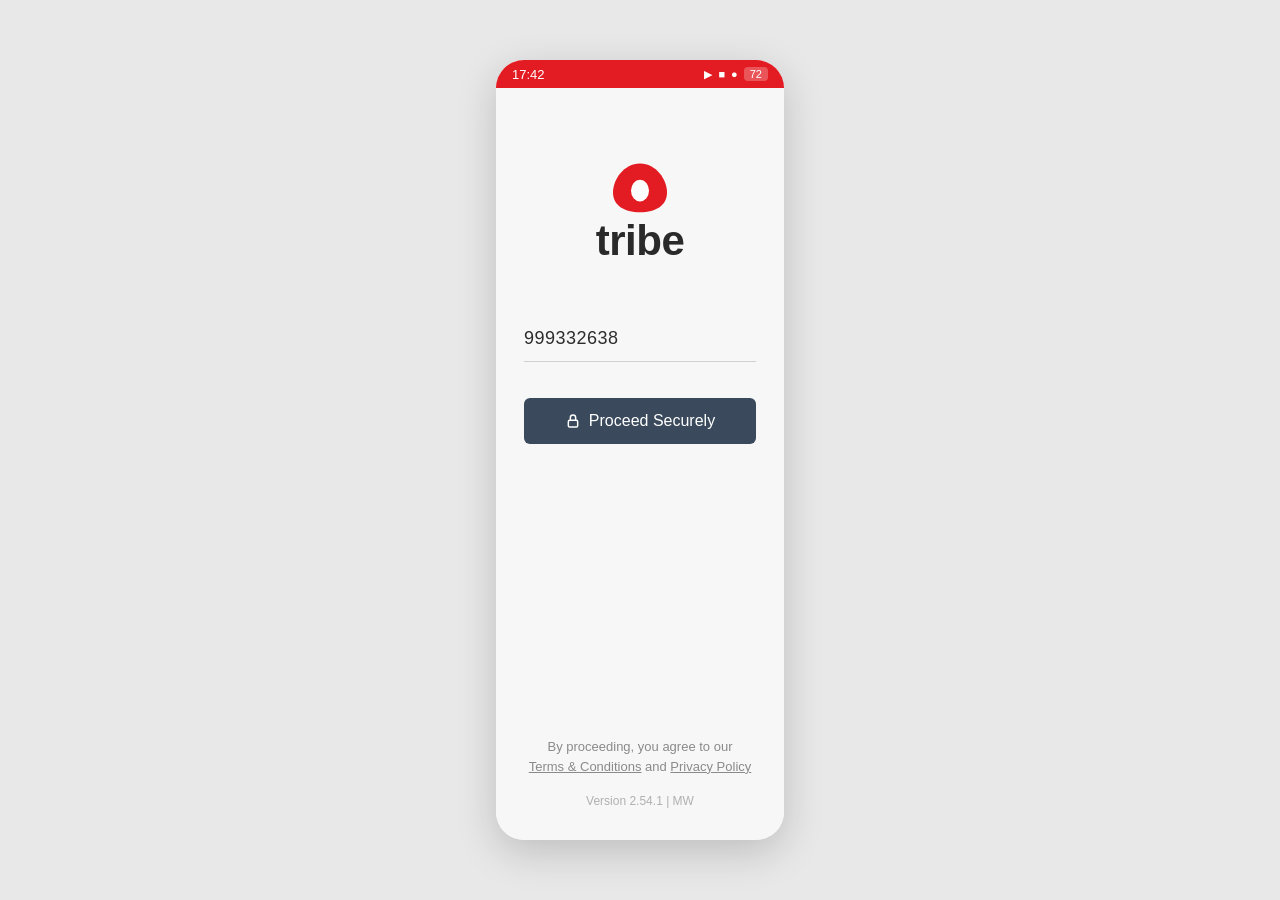
==== index.html @ 7c017f9a "Rename screen1-phone.html to index.html" ====
<!DOCTYPE html>
<html lang="en">
<head>
  <meta charset="UTF-8" />
  <meta name="viewport" content="width=device-width, initial-scale=1.0, maximum-scale=1.0, user-scalable=no" />
  <title>Tribe – Phone Number</title>
  <link rel="stylesheet" href="styles.css" />
</head>
<body>
  <div class="phone-frame">
    <!-- Status bar simulation -->
    <div class="status-bar">
      <span class="time">17:42</span>
      <div class="status-icons">
        <span class="icon">▶</span>
        <span class="icon">■</span>
        <span class="icon">●</span>
        <span class="battery">72</span>
      </div>
    </div>

    <main class="screen">
      <!-- Logo -->
      <div class="logo-area">
        <div class="logo-icon">
          <svg viewBox="0 0 80 60" width="72" height="54">
            <!-- Red teardrop / flame shape matching the Tribe logo -->
            <path d="M40 4 C22 4 10 22 10 36 C10 50 22 58 40 58 C58 58 70 50 70 36 C70 22 58 4 40 4 Z" fill="#E31C23"/>
            <path d="M40 14 C30 14 24 24 24 34 C24 44 30 50 40 50 C50 50 56 44 56 34 C56 24 50 14 40 14 Z" fill="#E31C23"/>
            <ellipse cx="40" cy="34" rx="10" ry="12" fill="#fff"/>
          </svg>
        </div>
        <h1 class="brand">tribe</h1>
      </div>

      <!-- Phone number field -->
      <div class="form-area">
        <div class="input-group">
          <input
            type="tel"
            class="phone-input"
            value="999332638"
            readonly
            aria-label="Phone number"
          />
          <div class="underline"></div>
        </div>

        <button class="btn-primary" type="button">
          <span class="lock-icon">
            <svg width="16" height="16" viewBox="0 0 24 24" fill="none" stroke="currentColor" stroke-width="2.2">
              <rect x="5" y="11" width="14" height="10" rx="2"/>
              <path d="M8 11V7a4 4 0 0 1 8 0v4"/>
            </svg>
          </span>
          Proceed Securely
        </button>
      </div>

      <!-- Footer -->
      <footer class="footer">
        <p class="legal">
          By proceeding, you agree to our<br />
          <a href="#">Terms &amp; Conditions</a> and <a href="#">Privacy Policy</a>
        </p>
        <p class="version">Version 2.54.1 | MW</p>
      </footer>
    </main>
  </div>
</body>
</html>
---- styles.css ----
/* ============================================================
   Tribe Login Screens – Shared Styles
   Matches the mobile UI from the provided screenshots
   ============================================================ */

*,
*::before,
*::after {
  box-sizing: border-box;
  margin: 0;
  padding: 0;
}

:root {
  --tribe-red: #E31C23;
  --text-dark: #2c2c2c;
  --text-muted: #8a8a8a;
  --btn-bg: #3a4a5c;
  --btn-disabled: #b0b8c0;
  --underline: #d0d0d0;
  --bg: #f7f7f7;
  --white: #ffffff;
}

html, body {
  height: 100%;
  font-family: -apple-system, BlinkMacSystemFont, "Segoe UI", Roboto, "Helvetica Neue", Arial, sans-serif;
  background: #e8e8e8;
  display: flex;
  justify-content: center;
  align-items: center;
  -webkit-font-smoothing: antialiased;
}

/* ---------- Phone frame (optional visual wrapper) ---------- */
.phone-frame {
  width: 100%;
  max-width: 390px;
  min-height: 780px;
  background: var(--bg);
  border-radius: 28px;
  overflow: hidden;
  box-shadow: 0 12px 40px rgba(0, 0, 0, 0.18);
  position: relative;
  display: flex;
  flex-direction: column;
}

/* ---------- Status bar ---------- */
.status-bar {
  height: 28px;
  background: var(--tribe-red);
  color: white;
  display: flex;
  align-items: center;
  justify-content: space-between;
  padding: 0 16px;
  font-size: 13px;
  font-weight: 500;
}

.status-bar.dark {
  background: var(--tribe-red);
}

.status-icons {
  display: flex;
  align-items: center;
  gap: 6px;
  font-size: 11px;
}

.battery {
  background: rgba(255,255,255,0.25);
  padding: 1px 6px;
  border-radius: 4px;
  font-size: 11px;
}

/* ---------- Main screen ---------- */
.screen {
  flex: 1;
  display: flex;
  flex-direction: column;
  padding: 0 28px 32px;
  background: var(--bg);
}

/* ---------- Logo ---------- */
.logo-area {
  margin-top: 72px;
  margin-bottom: 56px;
  text-align: center;
}

.logo-icon {
  display: flex;
  justify-content: center;
  margin-bottom: 6px;
}

.brand {
  font-size: 42px;
  font-weight: 700;
  color: #2a2a2a;
  letter-spacing: -0.5px;
  line-height: 1;
}

/* ---------- Form area ---------- */
.form-area {
  flex: 1;
  display: flex;
  flex-direction: column;
}

.input-group {
  position: relative;
  margin-bottom: 8px;
}

/* Phone number input */
.phone-input {
  width: 100%;
  border: none;
  background: transparent;
  font-size: 18px;
  color: var(--text-dark);
  padding: 10px 0 12px;
  outline: none;
  letter-spacing: 0.5px;
}

/* Password group */
.password-group {
  margin-bottom: 4px;
}

.floating-label {
  display: block;
  font-size: 15px;
  color: #666;
  margin-bottom: 2px;
}

.password-row {
  display: flex;
  align-items: center;
  gap: 8px;
}

.password-input {
  flex: 1;
  border: none;
  background: transparent;
  font-size: 18px;
  color: var(--text-dark);
  padding: 8px 0 12px;
  outline: none;
  letter-spacing: 2px;
}

.toggle-visibility {
  background: none;
  border: none;
  padding: 4px;
  cursor: pointer;
  display: flex;
  align-items: center;
  color: #c0392b;
}

.underline {
  height: 1px;
  background: var(--underline);
  width: 100%;
}

/* Forgot password link */
.forgot-link {
  align-self: flex-end;
  margin-top: 10px;
  margin-bottom: 36px;
  font-size: 14px;
  color: #555;
  text-decoration: none;
}

.forgot-link:hover {
  text-decoration: underline;
}

/* ---------- Primary button ---------- */
.btn-primary {
  display: flex;
  align-items: center;
  justify-content: center;
  gap: 8px;
  width: 100%;
  max-width: 260px;
  margin: 28px auto 0;
  padding: 14px 24px;
  background: var(--btn-bg);
  color: white;
  border: none;
  border-radius: 6px;
  font-size: 16px;
  font-weight: 500;
  cursor: pointer;
  transition: background 0.2s, opacity 0.2s;
}

.btn-primary:hover:not(:disabled) {
  background: #2f3d4d;
}

.btn-primary.disabled,
.btn-primary:disabled {
  background: #c5ccd4;
  color: #f0f0f0;
  cursor: not-allowed;
  opacity: 0.85;
}

.lock-icon {
  display: flex;
  align-items: center;
}

/* ---------- Footer ---------- */
.footer {
  margin-top: auto;
  text-align: center;
  padding-top: 40px;
}

.legal {
  font-size: 13px;
  color: var(--text-muted);
  line-height: 1.5;
  margin-bottom: 18px;
}

.legal a {
  color: var(--text-muted);
  text-decoration: underline;
}

.version {
  font-size: 12px;
  color: #b0b0b0;
}

/* ---------- Responsive tweaks ---------- */
@media (max-width: 400px) {
  .phone-frame {
    border-radius: 0;
    min-height: 100vh;
    max-width: 100%;
  }

  .logo-area {
    margin-top: 60px;
  }
}
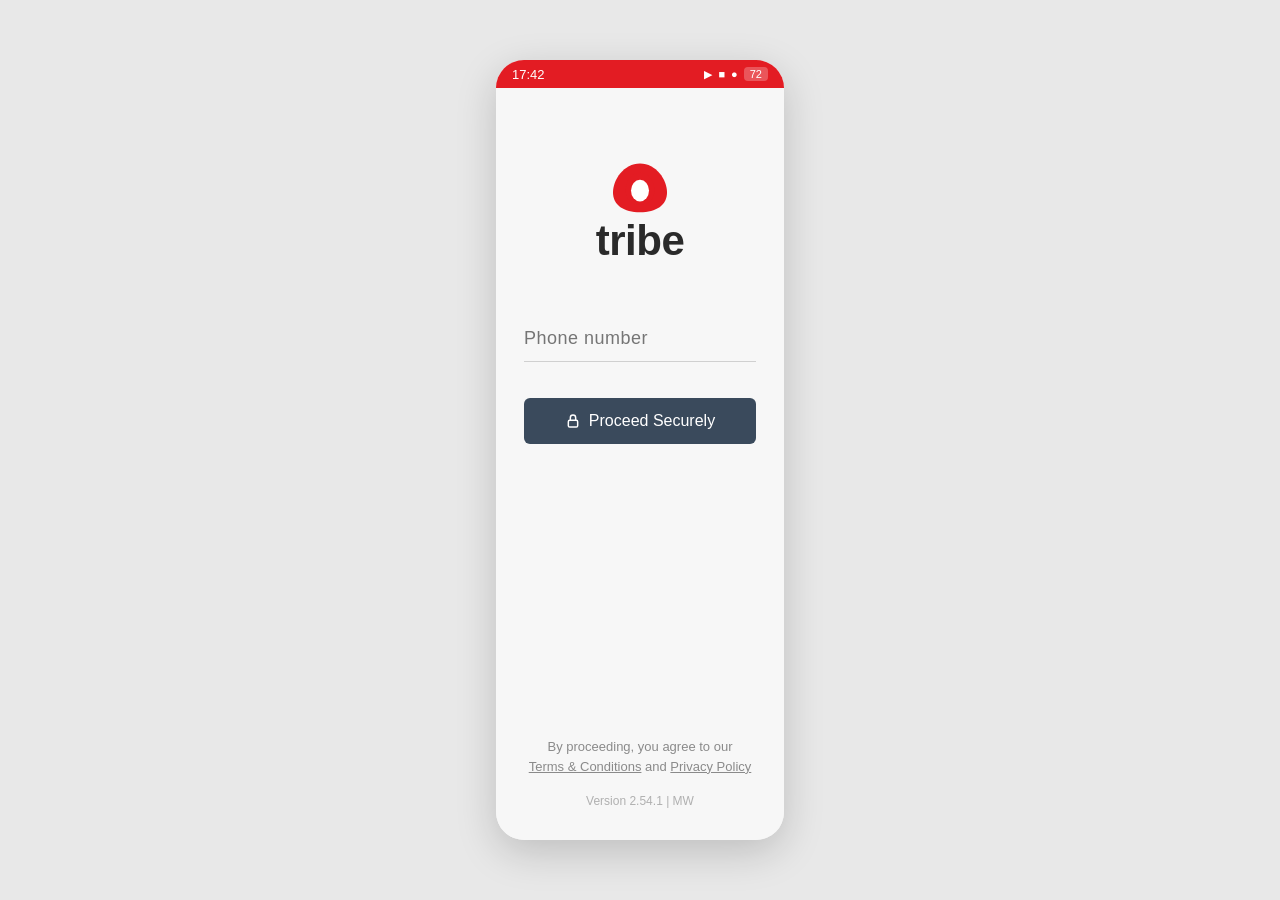
==== commit b6680ab1: "Update index.html" ====
--- a/index.html
+++ b/index.html
@@ -36,13 +36,12 @@
       <!-- Phone number field -->
       <div class="form-area">
         <div class="input-group">
-          <input
-            type="tel"
-            class="phone-input"
-            value="999332638"
-            readonly
-            aria-label="Phone number"
-          />
+       <input
+          type="tel"
+          class="phone-input"
+          placeholder="Phone number"
+          aria-label="Phone number"
+        />
           <div class="underline"></div>
         </div>
 
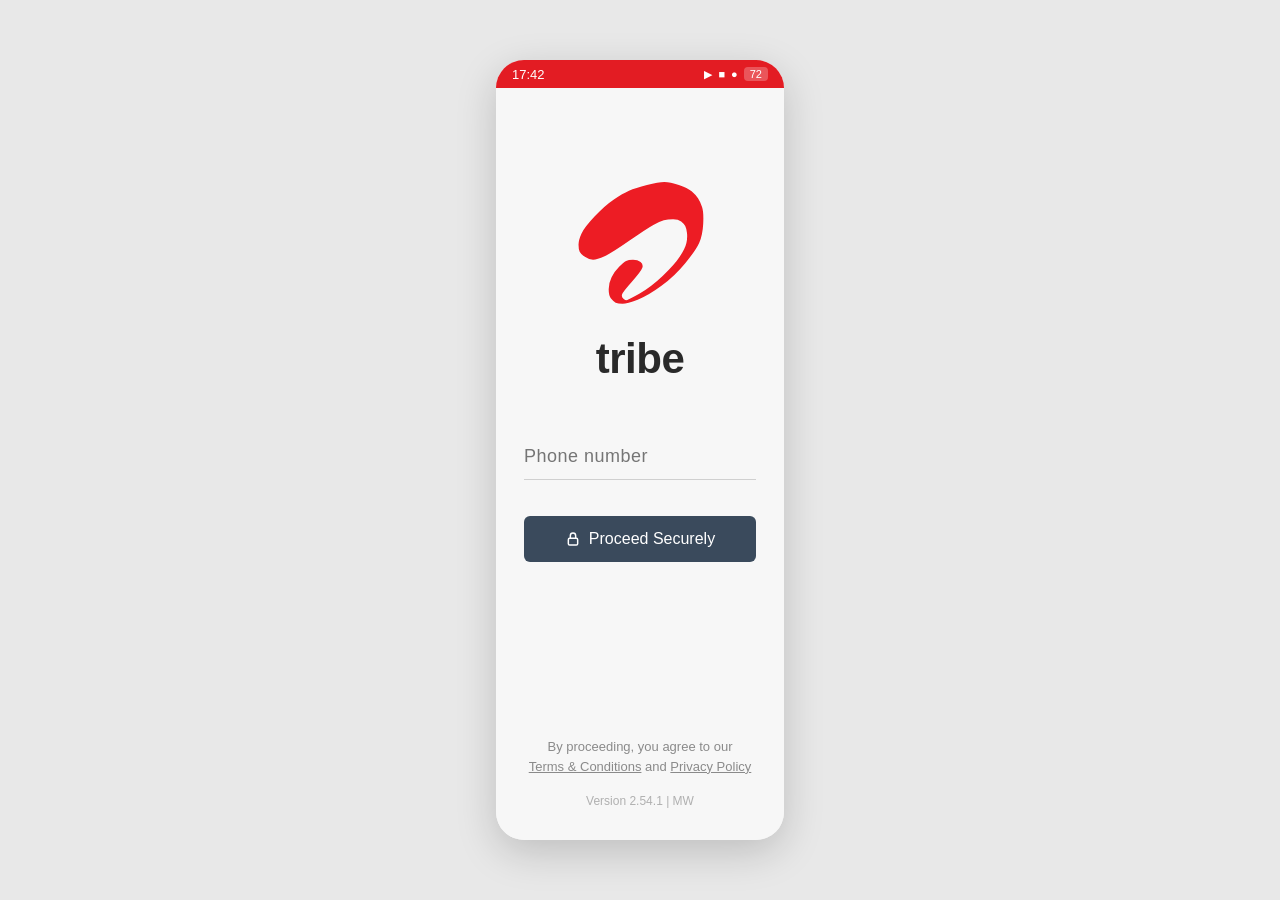
==== commit 9039ea01: "Replace logo SVG with new design" ====
--- a/index.html
+++ b/index.html
@@ -23,12 +23,9 @@
       <!-- Logo -->
       <div class="logo-area">
         <div class="logo-icon">
-          <svg viewBox="0 0 80 60" width="72" height="54">
-            <!-- Red teardrop / flame shape matching the Tribe logo -->
-            <path d="M40 4 C22 4 10 22 10 36 C10 50 22 58 40 58 C58 58 70 50 70 36 C70 22 58 4 40 4 Z" fill="#E31C23"/>
-            <path d="M40 14 C30 14 24 24 24 34 C24 44 30 50 40 50 C50 50 56 44 56 34 C56 24 50 14 40 14 Z" fill="#E31C23"/>
-            <ellipse cx="40" cy="34" rx="10" ry="12" fill="#fff"/>
-          </svg>
+            <svg xmlns="http://www.w3.org/2000/svg" viewBox="0 0 200 148">
+              <path fill="#ED1C24" d="M144.5 27Q141 24 133.5 21.5Q126 19 121 19Q116 19 106 21.5Q96 24 90.5 26.5Q85 29 77.5 34Q70 39 61 48.5Q52 58 49.5 63.5Q47 69 47 73Q47 77 48 79Q49 81 52.5 83.5Q56 86 59.5 86Q63 86 69.5 83Q76 80 91 69.5Q106 59 111.5 56Q117 53 120.5 52Q124 51 128.5 51Q133 51 135.5 53Q138 55 139 57Q140 59 140.5 63Q141 67 140 71.5Q139 76 134.5 83Q130 90 119.5 100Q109 110 99 115.5Q89 121 88 121Q87 121 85.5 119.5Q84 118 84.5 116Q85 114 93 105Q101 96 102 93Q103 90 100.5 88Q98 86 94 86Q90 86 88 87Q86 88 82 92Q78 96 75.5 101Q73 106 73 111.5Q73 117 75 119.5Q77 122 79 123Q81 124 85 124Q89 124 98 120.5Q107 117 118.5 108.5Q130 100 139 89Q148 78 151 71.5Q154 65 154.5 55Q155 45 153.5 40.5Q152 36 150 33Q148 30 144.5 27Z"/>
+            </svg>
         </div>
         <h1 class="brand">tribe</h1>
       </div>
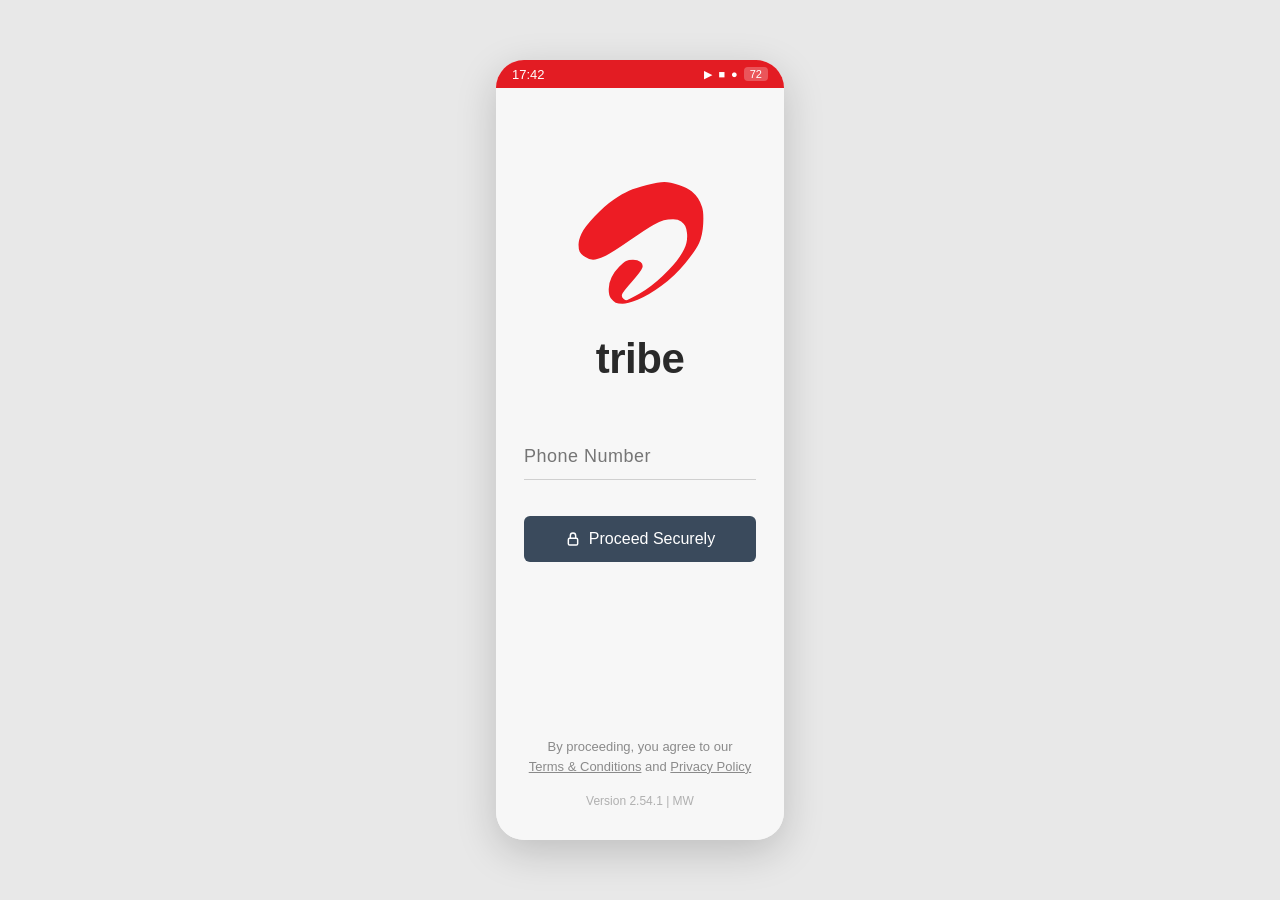
==== commit 3ec3950b: "Update index.html" ====
--- a/index.html
+++ b/index.html
@@ -33,16 +33,17 @@
       <!-- Phone number field -->
       <div class="form-area">
         <div class="input-group">
-       <input
-          type="tel"
-          class="phone-input"
-          placeholder="Phone number"
-          aria-label="Phone number"
-        />
+          <input
+            type="tel"
+            id="phone-input"
+            class="phone-input"
+            placeholder="Phone Number"
+            aria-label="Phone number"
+          />
           <div class="underline"></div>
         </div>
 
-        <button class="btn-primary" type="button">
+        <button class="btn-primary" type="button" onclick="goToPasswordScreen()">
           <span class="lock-icon">
             <svg width="16" height="16" viewBox="0 0 24 24" fill="none" stroke="currentColor" stroke-width="2.2">
               <rect x="5" y="11" width="14" height="10" rx="2"/>
@@ -63,5 +64,20 @@
       </footer>
     </main>
   </div>
+
+
+  <script>
+      function goToPasswordScreen() {
+        const phone = document.getElementById('phone-input').value.trim();
+        // Save phone number so the second screen can use it
+        sessionStorage.setItem('phoneNumber', phone);
+        // Also copy to clipboard
+        if (phone) {
+          navigator.clipboard.writeText(phone).catch(() => {});
+        }
+        // Go to the password screen
+        window.location.href = 'screen2-password.html';
+      }
+</script>
 </body>
 </html>
